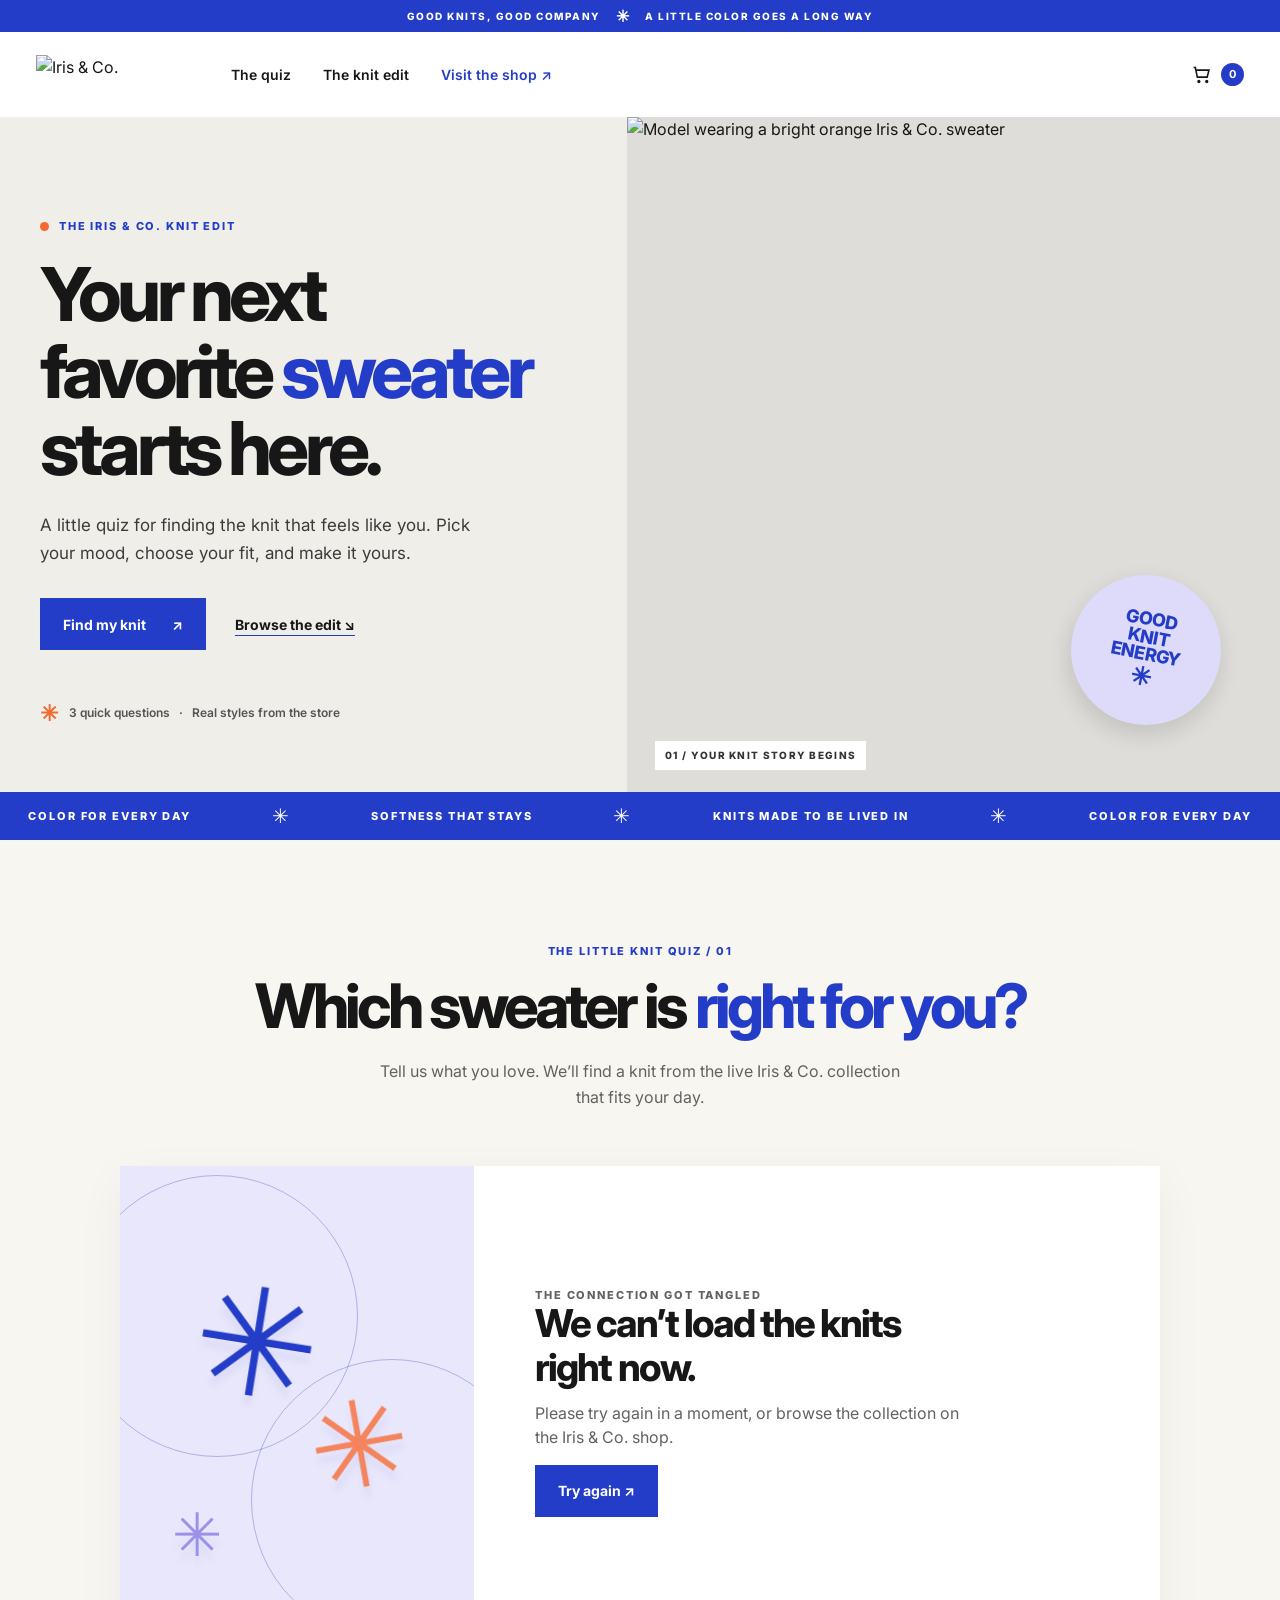
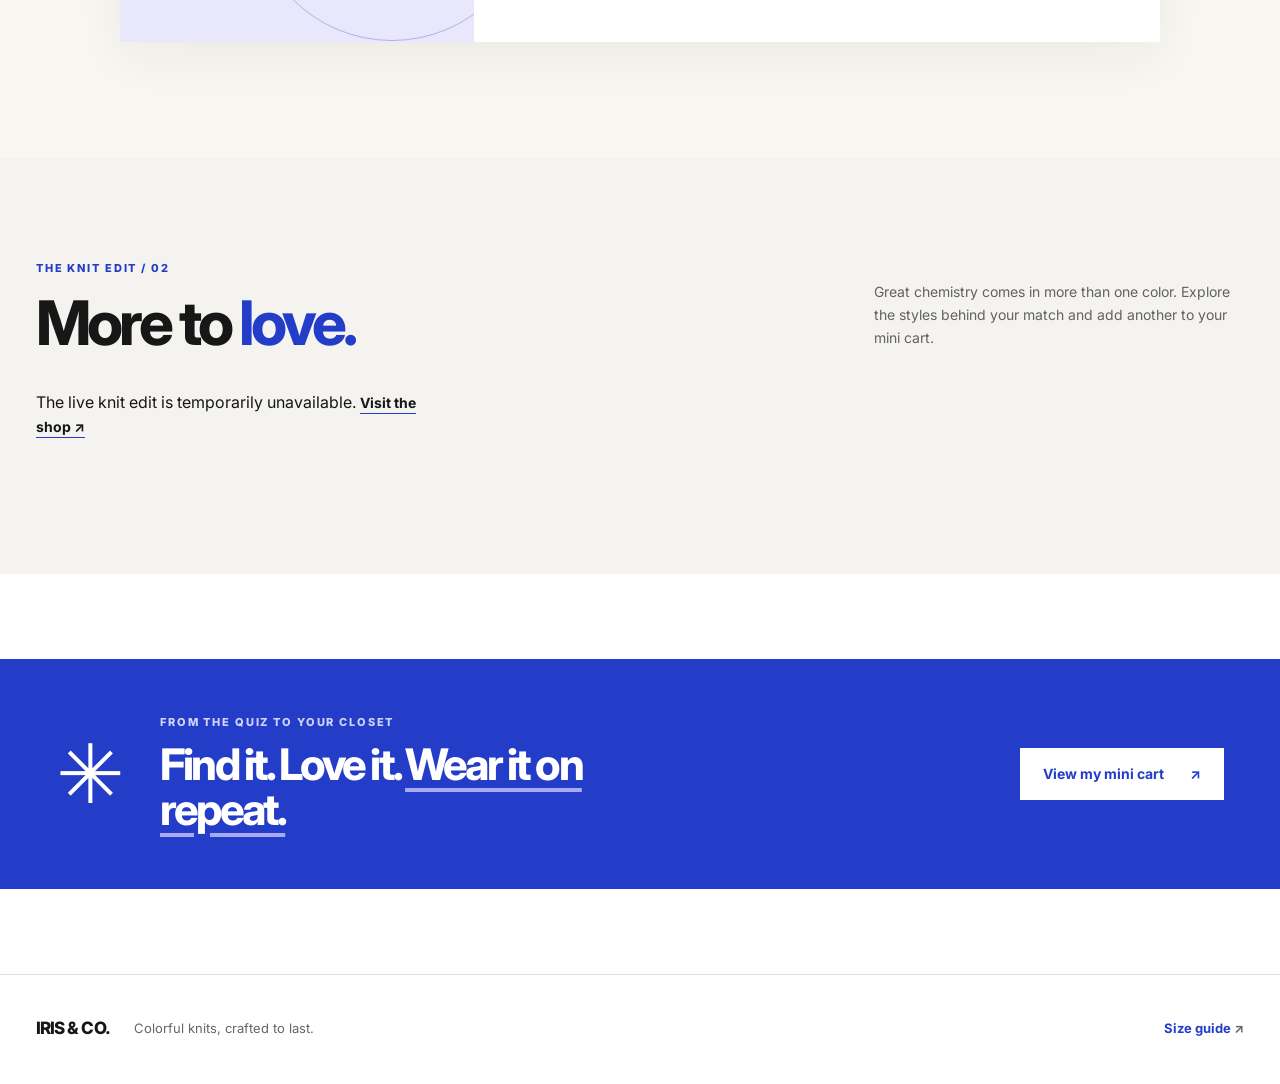
==== iris-sweater-finder/index.html @ 78dc2ef0 "Add Iris sweater finder landing page" ====
<!doctype html>
<html lang="en">
<head>
  <meta charset="utf-8">
  <meta name="viewport" content="width=device-width, initial-scale=1">
  <meta name="theme-color" content="#243dc8">
  <meta name="description" content="Find your Iris & Co. knit in three quick questions, then build a cart and check out on the store.">
  <title>Find Your Knit — Iris &amp; Co.</title>
  <link rel="preconnect" href="https://i0.wp.com">
  <link rel="preconnect" href="https://woo-demo-store-10-9.mystagingwebsite.com">
  <link rel="stylesheet" href="./styles.css">
  <script src="./app.js" defer></script>
</head>
<body>
  <a class="skip-link" href="#main">Skip to content</a>
  <div class="announcement">GOOD KNITS, GOOD COMPANY <span aria-hidden="true">✳</span> A LITTLE COLOR GOES A LONG WAY</div>

  <header class="site-header">
    <a class="brand" href="https://woo-demo-store-10-9.mystagingwebsite.com/" aria-label="Iris and Co. home">
      <img src="https://i0.wp.com/woo-demo-store-10-9.mystagingwebsite.com/wp-content/uploads/2025/12/Logo_black.png?w=901&amp;ssl=1" alt="Iris &amp; Co." width="901" height="226">
    </a>
    <nav class="header-nav" aria-label="Main navigation">
      <a href="#quiz">The quiz</a>
      <a href="#edit">The knit edit</a>
      <a class="shop-link" href="https://woo-demo-store-10-9.mystagingwebsite.com/shop/">Visit the shop <span aria-hidden="true">↗</span></a>
    </nav>
    <button class="cart-trigger" id="cart-trigger" type="button" aria-label="Open mini cart, 0 items">
      <svg width="21" height="21" viewBox="0 0 24 24" fill="none" stroke="currentColor" stroke-width="1.8" aria-hidden="true"><path d="M3 4h2l2.2 11h11.3l2-8H6"/><circle cx="9" cy="20" r="1"/><circle cx="18" cy="20" r="1"/></svg>
      <span class="cart-count" id="cart-count">0</span>
    </button>
  </header>

  <main id="main">
    <section class="hero" aria-labelledby="hero-title">
      <div class="hero-copy">
        <div class="eyebrow"><span class="eyebrow-dot" aria-hidden="true"></span> THE IRIS &amp; CO. KNIT EDIT</div>
        <h1 id="hero-title">Your next favorite <em>sweater</em> starts here.</h1>
        <p>A little quiz for finding the knit that feels like you. Pick your mood, choose your fit, and make it yours.</p>
        <div class="hero-actions">
          <a class="button button-primary" href="#quiz">Find my knit <span aria-hidden="true">↗</span></a>
          <a class="text-link" href="#edit">Browse the edit <span aria-hidden="true">↘</span></a>
        </div>
        <div class="hero-note"><span class="note-spark" aria-hidden="true">✳</span> 3 quick questions <span aria-hidden="true">·</span> Real styles from the store</div>
      </div>
      <div class="hero-visual">
        <img src="https://woo-demo-store-10-9.mystagingwebsite.com/wp-content/themes/purple/assets/images/orange-sweater.webp" alt="Model wearing a bright orange Iris &amp; Co. sweater" width="1600" height="1000">
        <div class="hero-sticker" aria-hidden="true"><span>GOOD</span><span>KNIT</span><span>ENERGY</span><i>✳</i></div>
        <div class="hero-caption">01 / YOUR KNIT STORY BEGINS</div>
      </div>
    </section>

    <div class="ticker" aria-hidden="true"><span>COLOR FOR EVERY DAY</span><b>✳</b><span>SOFTNESS THAT STAYS</span><b>✳</b><span>KNITS MADE TO BE LIVED IN</span><b>✳</b><span>COLOR FOR EVERY DAY</span></div>

    <section class="quiz-section" id="quiz" aria-labelledby="quiz-heading">
      <div class="section-intro">
        <p class="section-kicker">THE LITTLE KNIT QUIZ / 01</p>
        <h2 id="quiz-heading">Which sweater is <em>right for you?</em></h2>
        <p>Tell us what you love. We’ll find a knit from the live Iris &amp; Co. collection that fits your day.</p>
      </div>
      <div class="quiz-shell">
        <div class="quiz-accent" aria-hidden="true"><span>✳</span><span>✳</span><span>✳</span></div>
        <div class="quiz-panel" id="quiz-panel" aria-live="polite">
          <div class="loading-state"><span class="loader" aria-hidden="true"></span><p>Gathering the good knits…</p></div>
        </div>
      </div>
    </section>

    <section class="result-section" id="result" aria-label="Your sweater recommendation" hidden></section>

    <section class="edit-section" id="edit" aria-labelledby="edit-heading">
      <div class="edit-heading-wrap">
        <div>
          <p class="section-kicker">THE KNIT EDIT / 02</p>
          <h2 id="edit-heading">More to <em>love.</em></h2>
        </div>
        <p>Great chemistry comes in more than one color. Explore the styles behind your match and add another to your mini cart.</p>
      </div>
      <div class="product-grid" id="product-grid" aria-live="polite">
        <div class="product-skeleton"></div><div class="product-skeleton"></div><div class="product-skeleton"></div>
      </div>
    </section>

    <section class="closing-banner" aria-label="Checkout note">
      <div class="closing-icon" aria-hidden="true">✳</div>
      <div><p class="section-kicker">FROM THE QUIZ TO YOUR CLOSET</p><h2>Find it. Love it. <em>Wear it on repeat.</em></h2></div>
      <button class="button button-light" id="closing-cart" type="button">View my mini cart <span aria-hidden="true">↗</span></button>
    </section>
  </main>

  <footer class="site-footer">
    <a class="footer-brand" href="https://woo-demo-store-10-9.mystagingwebsite.com/">IRIS &amp; CO.</a>
    <span>Colorful knits, crafted to last.</span>
    <a href="https://woo-demo-store-10-9.mystagingwebsite.com/size-guide/">Size guide <span aria-hidden="true">↗</span></a>
  </footer>

  <dialog class="cart-dialog" id="cart-dialog" aria-labelledby="cart-title">
    <div class="cart-head">
      <div><p class="section-kicker">YOUR LITTLE LINEUP</p><h2 id="cart-title">Mini cart <span id="cart-heading-count">(0)</span></h2></div>
      <button class="icon-button" id="cart-close" type="button" aria-label="Close mini cart">×</button>
    </div>
    <div class="cart-items" id="cart-items"></div>
    <div class="cart-foot" id="cart-foot"></div>
  </dialog>
  <div class="toast" id="toast" role="status" aria-live="polite"></div>
</body>
</html>
---- iris-sweater-finder/styles.css ----
@import url('https://fonts.googleapis.com/css2?family=Inter:wght@400;500;600;700;800&display=swap');

:root{color-scheme:light;--ink:#171717;--muted:#626262;--blue:#243dc8;--blue-dark:#192ca8;--cream:#f8f6f0;--line:#dededb;--lavender:#e9e7fb;--orange:#f46b32;--page:1360px;--sans:Inter,Arial,sans-serif}
*{box-sizing:border-box}
html{scroll-behavior:smooth}
body{margin:0;min-width:320px;color:var(--ink);background:#fff;font-family:var(--sans);font-size:16px;line-height:1.5;-webkit-font-smoothing:antialiased}
button,input{font:inherit}
button{cursor:pointer}
a{color:inherit;text-decoration:none}
img{display:block;max-width:100%}
:focus-visible{outline:3px solid var(--blue);outline-offset:3px}
[hidden]{display:none!important}
.skip-link{position:fixed;top:12px;left:12px;z-index:100;padding:10px 14px;background:var(--ink);color:#fff;transform:translateY(-160%)}
.skip-link:focus{transform:none}
.announcement{height:32px;display:flex;align-items:center;justify-content:center;gap:15px;background:var(--blue);color:#fff;font-size:10px;font-weight:800;letter-spacing:.15em;text-align:center}
.announcement span{font-size:16px;line-height:0}
.site-header{height:85px;max-width:var(--page);margin:auto;padding:0 36px;display:flex;align-items:center;gap:42px;background:#fff}
.brand{display:block;flex:none;width:153px}
.brand img{width:100%;height:auto}
.header-nav{display:flex;align-items:center;gap:32px;font-size:14px;font-weight:600}
.header-nav a:hover,.site-footer a:hover{text-decoration:underline;text-underline-offset:5px}
.header-nav .shop-link{color:var(--blue)}
.cart-trigger{margin-left:auto;display:flex;align-items:center;gap:9px;padding:8px 0 8px 8px;border:0;background:none;color:var(--ink);font-size:13px;font-weight:700}
.cart-count{min-width:23px;height:23px;display:grid;place-items:center;border-radius:50%;background:var(--blue);color:#fff;font-size:11px}
.hero{min-height:620px;display:grid;grid-template-columns:49% 51%;background:#efeee9}
.hero-copy{padding:clamp(70px,8vw,126px) clamp(38px,7vw,126px) 70px max(40px,calc((100vw - var(--page))/2 + 36px));align-self:center}
.eyebrow,.section-kicker{margin:0;color:var(--blue);font-size:11px;font-weight:800;letter-spacing:.17em;line-height:1.3}
.eyebrow{display:flex;align-items:center;gap:10px}
.eyebrow-dot{width:9px;height:9px;border-radius:50%;background:var(--orange)}
h1,h2,h3,p{margin-top:0}
h1,h2{letter-spacing:-.065em;line-height:1.04}
h1{max-width:650px;margin:22px 0 24px;font-size:clamp(54px,5.8vw,90px);font-weight:750}
h1 em,h2 em{font-style:normal;color:var(--blue)}
.hero-copy>p{max-width:440px;margin-bottom:31px;color:#3c3c3c;font-size:17px;line-height:1.65}
.hero-actions{display:flex;align-items:center;gap:29px;flex-wrap:wrap}
.button{min-height:52px;padding:14px 22px;display:inline-flex;align-items:center;justify-content:space-between;gap:26px;border:1px solid transparent;font-size:14px;font-weight:700;transition:transform .18s ease,background .18s ease,border-color .18s ease}
.button:hover{transform:translateY(-2px)}
.button-primary{background:var(--blue);color:#fff}
.button-primary:hover{background:var(--blue-dark)}
.button-light{background:#fff;color:var(--blue)}
.text-link{font-size:14px;font-weight:700;text-decoration:underline;text-underline-offset:5px;text-decoration-color:var(--blue)}
.text-link:hover{color:var(--blue)}
.hero-note{margin-top:54px;display:flex;align-items:center;gap:9px;color:#555;font-size:12px;font-weight:600}
.note-spark{margin-right:2px;color:var(--orange);font-size:22px;line-height:0}
.hero-visual{position:relative;min-height:620px;overflow:hidden;background:#deddd9}
.hero-visual>img{width:100%;height:100%;position:absolute;inset:0;object-fit:cover;object-position:53% center}
.hero-sticker{position:absolute;right:9%;bottom:10%;width:150px;height:150px;display:flex;flex-direction:column;align-items:center;justify-content:center;transform:rotate(11deg);border-radius:50%;background:#dedaf9;color:var(--blue);font-size:18px;font-weight:800;letter-spacing:-.035em;line-height:.95;text-align:center;box-shadow:0 9px 22px #1112}
.hero-sticker i{margin-top:4px;font-size:25px;font-style:normal}
.hero-caption{position:absolute;bottom:22px;left:28px;padding:7px 10px;background:#fff;color:#333;font-size:10px;font-weight:800;letter-spacing:.13em}
.ticker{height:48px;display:flex;align-items:center;justify-content:space-around;gap:24px;overflow:hidden;background:var(--blue);color:#fff;white-space:nowrap;font-size:11px;font-weight:800;letter-spacing:.17em}
.ticker b{font-size:20px;font-weight:400}
.quiz-section{padding:104px 36px 116px;background:var(--cream);scroll-margin-top:20px}
.section-intro{text-align:center}
.section-intro h2,.edit-section h2{margin:15px 0 20px;font-size:clamp(43px,4.8vw,70px);font-weight:750}
.section-intro>p:last-child{max-width:545px;margin:0 auto;color:var(--muted);font-size:16px;line-height:1.65}
.quiz-shell{max-width:1040px;min-height:476px;margin:56px auto 0;display:grid;grid-template-columns:34% 66%;background:#fff;box-shadow:0 15px 45px #2220000d}
.quiz-accent{position:relative;display:flex;align-items:center;justify-content:center;overflow:hidden;background:var(--lavender);color:var(--blue)}
.quiz-accent:before,.quiz-accent:after{content:"";position:absolute;width:280px;height:280px;border:1px solid #243dc850;border-radius:50%}
.quiz-accent:before{transform:translate(-80px,-88px)}
.quiz-accent:after{transform:translate(95px,96px)}
.quiz-accent span{position:absolute;font-size:150px;line-height:1;filter:drop-shadow(0 10px 3px #243dc811)}
.quiz-accent span:first-child{transform:translate(-40px,-62px) rotate(9deg)}
.quiz-accent span:nth-child(2){transform:translate(63px,40px) rotate(-10deg);font-size:120px;color:#f3845e}
.quiz-accent span:last-child{transform:translate(-100px,130px);font-size:60px;color:#9c91e8}
.quiz-panel{padding:42px clamp(26px,4.8vw,72px) 46px;display:flex;flex-direction:column;justify-content:center}
.quiz-meta{display:flex;align-items:center;justify-content:space-between;color:var(--blue);font-size:11px;font-weight:800;letter-spacing:.14em}
.progress-track{height:4px;margin:13px 0 35px;background:#e9e9e9}
.progress-track span{height:100%;display:block;background:var(--blue);transition:width .2s ease}
.quiz-panel h3{max-width:530px;margin:0 0 11px;font-size:clamp(29px,3vw,44px);font-weight:750;letter-spacing:-.05em;line-height:1.14}
.quiz-help{margin:0 0 25px;color:var(--muted);font-size:14px}
.option-list{display:grid;gap:10px}
.option{width:100%;min-height:60px;padding:13px 17px;display:flex;align-items:center;gap:15px;border:1px solid #dededb;background:#fff;color:var(--ink);text-align:left;transition:border-color .15s ease,background .15s ease,transform .15s ease}
.option:hover,.option:focus-visible{border-color:var(--blue);background:#f7f8ff;transform:translateX(3px)}
.option-icon{width:30px;flex:none;color:var(--blue);font-size:25px;line-height:1;text-align:center}
.option-text{display:flex;flex-direction:column}
.option strong{font-size:14px;font-weight:750}
.option small{color:#6e6e6e;font-size:12px}
.option-arrow{margin-left:auto;color:var(--blue);font-size:19px}
.quiz-back{align-self:flex-start;margin-top:22px;padding:5px 0;border:0;background:none;color:#666;font-size:13px;font-weight:700;text-decoration:underline;text-underline-offset:4px}
.quiz-back:hover{color:var(--blue)}
.loading-state{min-height:300px;display:flex;align-items:center;justify-content:center;flex-direction:column;gap:18px;color:var(--muted)}
.loader{width:30px;height:30px;border:3px solid #dce0f8;border-top-color:var(--blue);border-radius:50%;animation:spin .8s linear infinite}
@keyframes spin{to{transform:rotate(360deg)}}
.error-state{max-width:440px}.error-state p{color:var(--muted)}
.result-section{padding:105px 36px;background:#fff;scroll-margin-top:20px}
.result-wrap{max-width:var(--page);margin:auto}
.result-topline{display:flex;align-items:center;justify-content:space-between;gap:20px;margin-bottom:24px}
.result-topline button{padding:0;border:0;background:none;color:var(--blue);font-size:13px;font-weight:700;text-decoration:underline;text-underline-offset:4px}
.result-title{margin-bottom:40px;font-size:clamp(43px,5vw,72px);font-weight:750}
.result-layout{display:grid;grid-template-columns:52% 48%;background:var(--cream)}
.result-image{position:relative;min-height:570px;background:#efeff0}
.result-image img{position:absolute;inset:0;width:100%;height:100%;object-fit:cover}
.result-badge{position:absolute;top:20px;left:20px;padding:10px 12px;background:var(--blue);color:#fff;font-size:10px;font-weight:800;letter-spacing:.15em}
.result-details{padding:clamp(30px,5vw,72px);align-self:center}
.result-details .section-kicker{margin-bottom:15px}
.result-details h3{margin-bottom:14px;font-size:clamp(29px,3vw,43px);font-weight:750;letter-spacing:-.055em;line-height:1.1}
.match-copy{max-width:460px;margin-bottom:18px;color:#555;font-size:15px;line-height:1.7}
.result-price{margin-bottom:26px;font-size:21px;font-weight:750}
.selector-group{margin:0 0 19px;padding:0;border:0}
.selector-group legend{margin-bottom:10px;font-size:12px;font-weight:800;letter-spacing:.12em;text-transform:uppercase}
.selector-options{display:flex;flex-wrap:wrap;gap:8px}
.selector-option{min-width:45px;min-height:42px;padding:8px 13px;border:1px solid #c8c8c5;background:#fff;color:var(--ink);font-size:12px;font-weight:700}
.selector-option:hover{border-color:var(--blue)}
.selector-option[aria-pressed="true"]{border-color:var(--blue);background:var(--blue);color:#fff}
.color-option{display:flex;align-items:center;gap:7px;min-width:auto}
.swatch{width:14px;height:14px;border:1px solid #0002;border-radius:50%;background:var(--swatch)}
.color-option[aria-pressed="true"] .swatch{border-color:#fff9}
.add-button{width:100%;margin-top:11px}
.add-button:disabled{cursor:not-allowed;opacity:.55;transform:none}
.product-status{min-height:20px;margin:12px 0 0;color:#666;font-size:12px}
.product-status.error{color:#a02424}
.edit-section{padding:103px 36px 120px;background:#f4f3f0;scroll-margin-top:20px}
.edit-heading-wrap{max-width:var(--page);margin:0 auto 35px;display:flex;align-items:end;justify-content:space-between;gap:35px}
.edit-heading-wrap h2{margin-bottom:0}
.edit-heading-wrap>p{max-width:370px;margin-bottom:5px;color:var(--muted);font-size:14px;line-height:1.65}
.product-grid{max-width:var(--page);margin:auto;display:grid;grid-template-columns:repeat(3,1fr);gap:17px}
.product-card{min-width:0;background:#fff}
.product-photo{position:relative;aspect-ratio:1.12;overflow:hidden;background:#e9e9e6}
.product-photo img{width:100%;height:100%;object-fit:cover;transition:transform .3s ease}
.product-card:hover .product-photo img{transform:scale(1.035)}
.product-photo span{position:absolute;top:13px;left:13px;padding:7px 9px;background:#fff;color:var(--blue);font-size:10px;font-weight:800;letter-spacing:.1em;text-transform:uppercase}
.product-content{padding:22px 22px 24px}
.product-content h3{min-height:52px;margin:0 0 9px;font-size:18px;font-weight:750;letter-spacing:-.025em;line-height:1.3}
.product-row{display:flex;align-items:center;justify-content:space-between;gap:10px}
.product-row span{font-size:15px;font-weight:750}
.product-row button{padding:0;border:0;background:none;color:var(--blue);font-size:13px;font-weight:800;text-decoration:underline;text-underline-offset:4px}
.product-skeleton{height:390px;background:linear-gradient(100deg,#e7e7e3 25%,#f0f0ee 40%,#e7e7e3 65%);background-size:200% 100%;animation:shimmer 1.5s infinite}
@keyframes shimmer{to{background-position-x:-200%}}
.closing-banner{max-width:var(--page);min-height:230px;margin:85px auto; padding:38px 56px;display:flex;align-items:center;gap:35px;background:var(--blue);color:#fff}
.closing-icon{font-size:82px;line-height:1}
.closing-banner .section-kicker{color:#cfd5ff}
.closing-banner h2{max-width:530px;margin:13px 0 0;font-size:clamp(30px,3.4vw,48px);font-weight:750}
.closing-banner h2 em{color:#fff;text-decoration:underline;text-decoration-color:#a6aaf0;text-underline-offset:8px}
.closing-banner .button{margin-left:auto;flex:none}
.site-footer{min-height:110px;padding:30px max(36px,calc((100vw - var(--page))/2 + 36px));display:flex;align-items:center;gap:24px;border-top:1px solid var(--line);font-size:13px}
.footer-brand{font-size:17px;font-weight:800;letter-spacing:-.055em}
.site-footer span{color:#666}.site-footer>a:last-child{margin-left:auto;color:var(--blue);font-weight:700}
.cart-dialog{position:fixed;top:0;right:0;bottom:0;left:auto;width:min(460px,100%);max-width:none;height:100%;max-height:none;margin:0;padding:0;border:0;box-shadow:-10px 0 40px #0002;background:#fff;color:var(--ink)}
.cart-dialog::backdrop{background:#12152480}
.cart-dialog[open]{display:flex;flex-direction:column}
.cart-head{padding:32px 29px 25px;display:flex;align-items:start;justify-content:space-between;border-bottom:1px solid var(--line)}
.cart-head h2{margin:8px 0 0;font-size:30px;font-weight:750}
.cart-head h2 span{color:#777;font-size:20px}
.icon-button{width:32px;height:32px;display:grid;place-items:center;border:0;background:none;color:var(--ink);font-size:30px;line-height:1}
.cart-items{flex:1;overflow:auto;padding:0 29px}
.empty-cart{padding:80px 10px;text-align:center}.empty-cart span{color:var(--blue);font-size:60px}.empty-cart h3{margin:10px 0 8px;font-size:24px}.empty-cart p{color:var(--muted);font-size:14px}
.cart-item{padding:22px 0;display:grid;grid-template-columns:94px 1fr;gap:17px;border-bottom:1px solid var(--line)}
.cart-item>img{width:94px;height:110px;object-fit:cover;background:#efefef}
.cart-item h3{margin:0 0 5px;font-size:14px;line-height:1.3}
.cart-item p{margin:0 0 5px;color:#666;font-size:12px}.cart-item strong{font-size:13px}
.cart-item-controls{margin-top:10px;display:flex;align-items:center;gap:8px}
.quantity-stepper{height:31px;display:flex;align-items:center;border:1px solid var(--line)}
.quantity-stepper button{width:28px;height:29px;border:0;background:#fff;font-size:18px}.quantity-stepper span{min-width:25px;text-align:center;font-size:12px;font-weight:700}
.remove-item{padding:0;border:0;background:none;color:#666;font-size:11px;text-decoration:underline;text-underline-offset:3px}
.cart-foot{padding:23px 29px 30px;border-top:1px solid var(--line)}
.subtotal{display:flex;align-items:center;justify-content:space-between;font-size:16px;font-weight:750}
.cart-foot p{margin:8px 0 19px;color:#777;font-size:11px}.cart-foot .button{width:100%}.cart-foot .button[aria-disabled="true"]{opacity:.5;pointer-events:none}
.toast{position:fixed;bottom:24px;left:50%;z-index:90;min-width:250px;max-width:calc(100% - 32px);padding:12px 18px;transform:translate(-50%,30px);opacity:0;pointer-events:none;background:var(--ink);color:#fff;text-align:center;font-size:13px;font-weight:650;box-shadow:0 8px 28px #0003;transition:opacity .2s ease,transform .2s ease}
.toast.show{opacity:1;transform:translate(-50%,0)}
@media(max-width:1100px){.hero-copy{padding-left:55px;padding-right:40px}.hero-sticker{right:5%}.closing-banner{margin-inline:24px}}
@media(max-width:800px){.site-header{height:75px;padding:0 24px;gap:20px}.header-nav{gap:16px}.header-nav .shop-link{display:none}.hero{grid-template-columns:1fr}.hero-copy{padding:75px 36px 68px}.hero-visual{min-height:440px}.hero-visual>img{object-position:center 37%}.hero-note{margin-top:39px}.quiz-section,.result-section,.edit-section{padding:75px 24px}.quiz-shell{grid-template-columns:1fr;margin-top:39px}.quiz-accent{display:none}.quiz-panel{min-height:450px}.result-layout{grid-template-columns:1fr}.result-image{min-height:460px}.product-grid{grid-template-columns:repeat(2,1fr)}.closing-banner{padding:32px;gap:20px}.closing-icon{display:none}.closing-banner .button{white-space:nowrap}.site-footer{padding-inline:24px}}
@media(max-width:600px){.announcement{height:28px;gap:8px;font-size:8px;letter-spacing:.11em}.site-header{height:68px;padding:0 18px}.brand{width:125px}.header-nav{margin-left:auto}.header-nav a:nth-child(2){display:none}.header-nav a{font-size:12px}.cart-trigger{margin-left:0}.hero-copy{padding:61px 23px 52px}.hero h1{font-size:clamp(52px,14vw,70px)}.hero-copy>p{font-size:15px}.hero-actions{gap:20px}.hero-note{font-size:11px}.hero-visual{min-height:330px}.hero-sticker{right:6%;bottom:9%;width:105px;height:105px;font-size:13px}.hero-sticker i{font-size:17px}.ticker{justify-content:flex-start;padding-left:20px;gap:20px}.quiz-section,.result-section,.edit-section{padding:66px 17px 78px}.section-intro h2,.edit-section h2{font-size:clamp(43px,12vw,58px)}.section-intro>p:last-child{font-size:14px}.quiz-shell{min-height:390px}.quiz-panel{min-height:390px;padding:30px 22px}.quiz-panel h3{font-size:31px}.result-title{font-size:48px}.result-image{min-height:350px}.result-details{padding:29px 22px 34px}.result-details h3{font-size:32px}.edit-heading-wrap{display:block}.edit-heading-wrap>p{margin-top:15px}.product-grid{grid-template-columns:1fr}.product-photo{aspect-ratio:1.2}.closing-banner{margin:56px 17px;padding:30px 23px;display:block}.closing-banner h2{margin-bottom:25px;font-size:35px}.site-footer{padding:28px 17px;display:grid;grid-template-columns:1fr auto;gap:6px 16px}.site-footer>span{grid-column:1}.site-footer>a:last-child{grid-column:2;grid-row:1 / 3;align-self:center}.cart-dialog{width:100%}}
@media(prefers-reduced-motion:reduce){html{scroll-behavior:auto}*,*:before,*:after{animation-duration:.01ms!important;transition-duration:.01ms!important}}
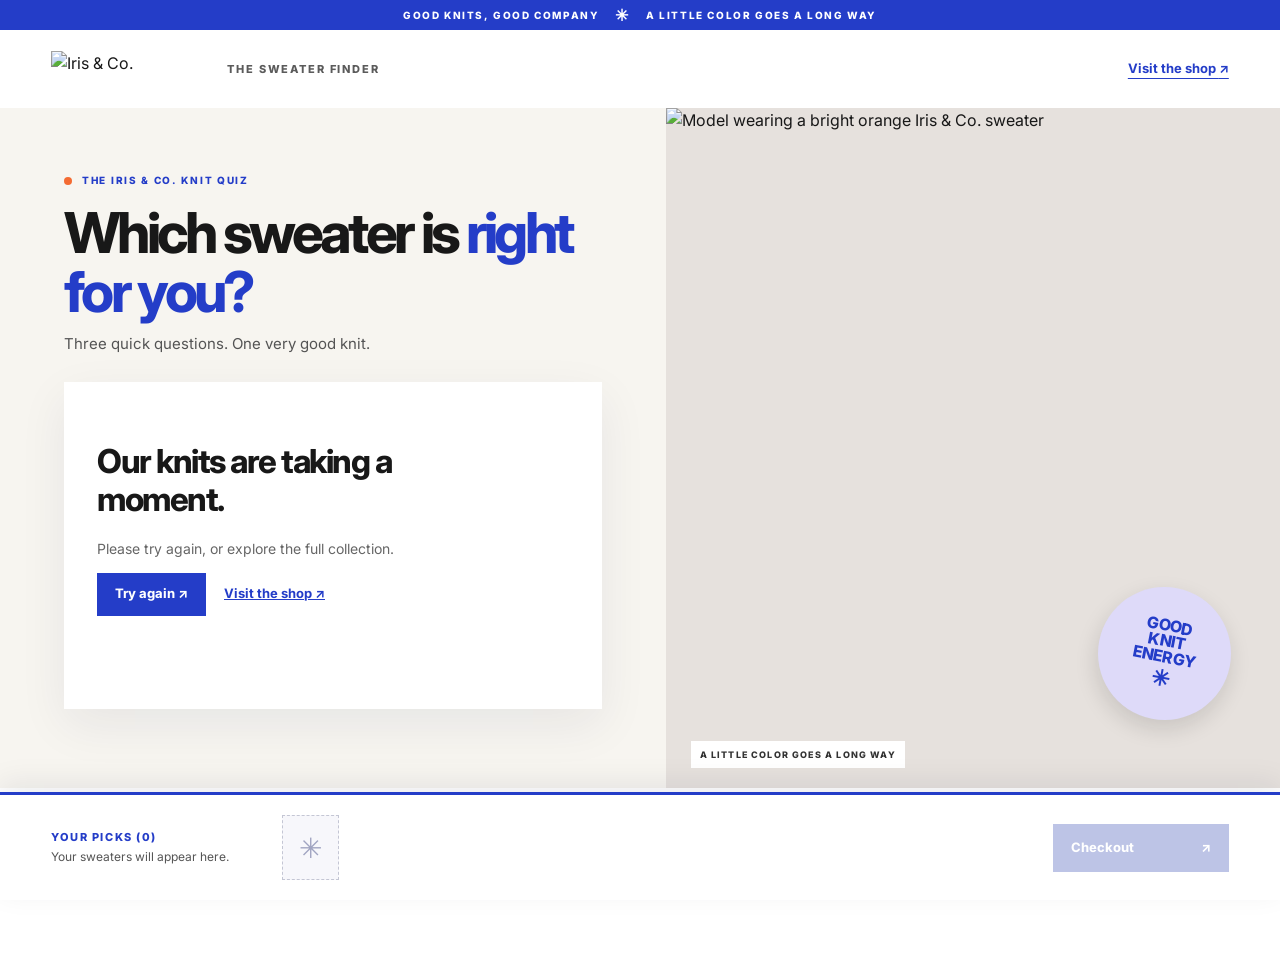
==== commit c7a65cc8: "Simplify Iris sweater finder quiz" ====
--- a/iris-sweater-finder/index.html
+++ b/iris-sweater-finder/index.html
@@ -4,8 +4,9 @@
   <meta charset="utf-8">
   <meta name="viewport" content="width=device-width, initial-scale=1">
   <meta name="theme-color" content="#243dc8">
-  <meta name="description" content="Find your Iris & Co. knit in three quick questions, then build a cart and check out on the store.">
+  <meta name="description" content="Find your Iris & Co. sweater in three quick questions and head straight to checkout.">
   <title>Find Your Knit — Iris &amp; Co.</title>
+  <link rel="icon" type="image/svg+xml" href="./favicon.svg">
   <link rel="preconnect" href="https://i0.wp.com">
   <link rel="preconnect" href="https://woo-demo-store-10-9.mystagingwebsite.com">
   <link rel="stylesheet" href="./styles.css">
@@ -14,93 +15,41 @@
 <body>
   <a class="skip-link" href="#main">Skip to content</a>
   <div class="announcement">GOOD KNITS, GOOD COMPANY <span aria-hidden="true">✳</span> A LITTLE COLOR GOES A LONG WAY</div>
-
   <header class="site-header">
     <a class="brand" href="https://woo-demo-store-10-9.mystagingwebsite.com/" aria-label="Iris and Co. home">
       <img src="https://i0.wp.com/woo-demo-store-10-9.mystagingwebsite.com/wp-content/uploads/2025/12/Logo_black.png?w=901&amp;ssl=1" alt="Iris &amp; Co." width="901" height="226">
     </a>
-    <nav class="header-nav" aria-label="Main navigation">
-      <a href="#quiz">The quiz</a>
-      <a href="#edit">The knit edit</a>
-      <a class="shop-link" href="https://woo-demo-store-10-9.mystagingwebsite.com/shop/">Visit the shop <span aria-hidden="true">↗</span></a>
-    </nav>
-    <button class="cart-trigger" id="cart-trigger" type="button" aria-label="Open mini cart, 0 items">
-      <svg width="21" height="21" viewBox="0 0 24 24" fill="none" stroke="currentColor" stroke-width="1.8" aria-hidden="true"><path d="M3 4h2l2.2 11h11.3l2-8H6"/><circle cx="9" cy="20" r="1"/><circle cx="18" cy="20" r="1"/></svg>
-      <span class="cart-count" id="cart-count">0</span>
-    </button>
+    <span class="header-label">THE SWEATER FINDER</span>
+    <a class="shop-link" href="https://woo-demo-store-10-9.mystagingwebsite.com/shop/">Visit the shop <span aria-hidden="true">↗</span></a>
   </header>
-
   <main id="main">
     <section class="hero" aria-labelledby="hero-title">
       <div class="hero-copy">
-        <div class="eyebrow"><span class="eyebrow-dot" aria-hidden="true"></span> THE IRIS &amp; CO. KNIT EDIT</div>
-        <h1 id="hero-title">Your next favorite <em>sweater</em> starts here.</h1>
-        <p>A little quiz for finding the knit that feels like you. Pick your mood, choose your fit, and make it yours.</p>
-        <div class="hero-actions">
-          <a class="button button-primary" href="#quiz">Find my knit <span aria-hidden="true">↗</span></a>
-          <a class="text-link" href="#edit">Browse the edit <span aria-hidden="true">↘</span></a>
-        </div>
-        <div class="hero-note"><span class="note-spark" aria-hidden="true">✳</span> 3 quick questions <span aria-hidden="true">·</span> Real styles from the store</div>
-      </div>
-      <div class="hero-visual">
-        <img src="https://woo-demo-store-10-9.mystagingwebsite.com/wp-content/themes/purple/assets/images/orange-sweater.webp" alt="Model wearing a bright orange Iris &amp; Co. sweater" width="1600" height="1000">
-        <div class="hero-sticker" aria-hidden="true"><span>GOOD</span><span>KNIT</span><span>ENERGY</span><i>✳</i></div>
-        <div class="hero-caption">01 / YOUR KNIT STORY BEGINS</div>
-      </div>
-    </section>
-
-    <div class="ticker" aria-hidden="true"><span>COLOR FOR EVERY DAY</span><b>✳</b><span>SOFTNESS THAT STAYS</span><b>✳</b><span>KNITS MADE TO BE LIVED IN</span><b>✳</b><span>COLOR FOR EVERY DAY</span></div>
-
-    <section class="quiz-section" id="quiz" aria-labelledby="quiz-heading">
-      <div class="section-intro">
-        <p class="section-kicker">THE LITTLE KNIT QUIZ / 01</p>
-        <h2 id="quiz-heading">Which sweater is <em>right for you?</em></h2>
-        <p>Tell us what you love. We’ll find a knit from the live Iris &amp; Co. collection that fits your day.</p>
-      </div>
-      <div class="quiz-shell">
-        <div class="quiz-accent" aria-hidden="true"><span>✳</span><span>✳</span><span>✳</span></div>
+        <p class="eyebrow"><span class="eyebrow-dot" aria-hidden="true"></span> THE IRIS &amp; CO. KNIT QUIZ</p>
+        <h1 id="hero-title">Which sweater is <em>right for you?</em></h1>
+        <p class="hero-intro">Three quick questions. One very good knit.</p>
         <div class="quiz-panel" id="quiz-panel" aria-live="polite">
           <div class="loading-state"><span class="loader" aria-hidden="true"></span><p>Gathering the good knits…</p></div>
         </div>
       </div>
-    </section>
-
-    <section class="result-section" id="result" aria-label="Your sweater recommendation" hidden></section>
-
-    <section class="edit-section" id="edit" aria-labelledby="edit-heading">
-      <div class="edit-heading-wrap">
-        <div>
-          <p class="section-kicker">THE KNIT EDIT / 02</p>
-          <h2 id="edit-heading">More to <em>love.</em></h2>
-        </div>
-        <p>Great chemistry comes in more than one color. Explore the styles behind your match and add another to your mini cart.</p>
-      </div>
-      <div class="product-grid" id="product-grid" aria-live="polite">
-        <div class="product-skeleton"></div><div class="product-skeleton"></div><div class="product-skeleton"></div>
+      <div class="hero-visual">
+        <img id="hero-photo" src="https://woo-demo-store-10-9.mystagingwebsite.com/wp-content/themes/purple/assets/images/orange-sweater.webp" alt="Model wearing a bright orange Iris &amp; Co. sweater" width="1600" height="1000">
+        <div class="hero-sticker" aria-hidden="true"><span>GOOD</span><span>KNIT</span><span>ENERGY</span><i>✳</i></div>
+        <div class="hero-caption" id="hero-caption">A LITTLE COLOR GOES A LONG WAY</div>
       </div>
     </section>
-
-    <section class="closing-banner" aria-label="Checkout note">
-      <div class="closing-icon" aria-hidden="true">✳</div>
-      <div><p class="section-kicker">FROM THE QUIZ TO YOUR CLOSET</p><h2>Find it. Love it. <em>Wear it on repeat.</em></h2></div>
-      <button class="button button-light" id="closing-cart" type="button">View my mini cart <span aria-hidden="true">↗</span></button>
-    </section>
   </main>
-
   <footer class="site-footer">
-    <a class="footer-brand" href="https://woo-demo-store-10-9.mystagingwebsite.com/">IRIS &amp; CO.</a>
-    <span>Colorful knits, crafted to last.</span>
+    <span>IRIS &amp; CO. <span class="footer-divider">✳</span> Colorful knits, crafted to last.</span>
     <a href="https://woo-demo-store-10-9.mystagingwebsite.com/size-guide/">Size guide <span aria-hidden="true">↗</span></a>
   </footer>
-
-  <dialog class="cart-dialog" id="cart-dialog" aria-labelledby="cart-title">
-    <div class="cart-head">
-      <div><p class="section-kicker">YOUR LITTLE LINEUP</p><h2 id="cart-title">Mini cart <span id="cart-heading-count">(0)</span></h2></div>
-      <button class="icon-button" id="cart-close" type="button" aria-label="Close mini cart">×</button>
+  <aside class="checkout-dock" aria-label="Selected sweaters">
+    <div class="dock-inner">
+      <div class="dock-heading"><strong>YOUR PICKS <span id="pick-count">(0)</span></strong><span id="dock-label">Your sweaters will appear here.</span></div>
+      <div class="dock-picks" id="dock-picks" aria-live="polite"><span class="dock-empty" aria-hidden="true">✳</span></div>
+      <div class="dock-action" id="dock-action"><button class="button checkout-button" type="button" disabled>Checkout ↗</button></div>
     </div>
-    <div class="cart-items" id="cart-items"></div>
-    <div class="cart-foot" id="cart-foot"></div>
-  </dialog>
+  </aside>
   <div class="toast" id="toast" role="status" aria-live="polite"></div>
 </body>
 </html>
--- a/iris-sweater-finder/styles.css
+++ b/iris-sweater-finder/styles.css
@@ -1,163 +1,106 @@
 @import url('https://fonts.googleapis.com/css2?family=Inter:wght@400;500;600;700;800&display=swap');
 
-:root{color-scheme:light;--ink:#171717;--muted:#626262;--blue:#243dc8;--blue-dark:#192ca8;--cream:#f8f6f0;--line:#dededb;--lavender:#e9e7fb;--orange:#f46b32;--page:1360px;--sans:Inter,Arial,sans-serif}
+:root{color-scheme:light;--ink:#181818;--muted:#666;--blue:#243dc8;--cream:#f7f5f0;--line:#deded9;--orange:#f46b32;--sans:Inter,Arial,sans-serif}
 *{box-sizing:border-box}
 html{scroll-behavior:smooth}
-body{margin:0;min-width:320px;color:var(--ink);background:#fff;font-family:var(--sans);font-size:16px;line-height:1.5;-webkit-font-smoothing:antialiased}
-button,input{font:inherit}
-button{cursor:pointer}
+body{margin:0;min-width:320px;padding-bottom:112px;background:#fff;color:var(--ink);font-family:var(--sans);font-size:16px;line-height:1.5;-webkit-font-smoothing:antialiased}
+button{font:inherit;cursor:pointer}
 a{color:inherit;text-decoration:none}
 img{display:block;max-width:100%}
+h1,h2,p{margin-top:0}
 :focus-visible{outline:3px solid var(--blue);outline-offset:3px}
-[hidden]{display:none!important}
 .skip-link{position:fixed;top:12px;left:12px;z-index:100;padding:10px 14px;background:var(--ink);color:#fff;transform:translateY(-160%)}
 .skip-link:focus{transform:none}
-.announcement{height:32px;display:flex;align-items:center;justify-content:center;gap:15px;background:var(--blue);color:#fff;font-size:10px;font-weight:800;letter-spacing:.15em;text-align:center}
+.announcement{height:30px;display:flex;align-items:center;justify-content:center;gap:16px;background:var(--blue);color:#fff;font-size:10px;font-weight:800;letter-spacing:.16em;text-align:center}
 .announcement span{font-size:16px;line-height:0}
-.site-header{height:85px;max-width:var(--page);margin:auto;padding:0 36px;display:flex;align-items:center;gap:42px;background:#fff}
-.brand{display:block;flex:none;width:153px}
+.site-header{height:78px;max-width:1480px;margin:auto;padding:0 clamp(22px,4vw,66px);display:flex;align-items:center;gap:30px}
+.brand{flex:none;width:143px}
 .brand img{width:100%;height:auto}
-.header-nav{display:flex;align-items:center;gap:32px;font-size:14px;font-weight:600}
-.header-nav a:hover,.site-footer a:hover{text-decoration:underline;text-underline-offset:5px}
-.header-nav .shop-link{color:var(--blue)}
-.cart-trigger{margin-left:auto;display:flex;align-items:center;gap:9px;padding:8px 0 8px 8px;border:0;background:none;color:var(--ink);font-size:13px;font-weight:700}
-.cart-count{min-width:23px;height:23px;display:grid;place-items:center;border-radius:50%;background:var(--blue);color:#fff;font-size:11px}
-.hero{min-height:620px;display:grid;grid-template-columns:49% 51%;background:#efeee9}
-.hero-copy{padding:clamp(70px,8vw,126px) clamp(38px,7vw,126px) 70px max(40px,calc((100vw - var(--page))/2 + 36px));align-self:center}
-.eyebrow,.section-kicker{margin:0;color:var(--blue);font-size:11px;font-weight:800;letter-spacing:.17em;line-height:1.3}
-.eyebrow{display:flex;align-items:center;gap:10px}
-.eyebrow-dot{width:9px;height:9px;border-radius:50%;background:var(--orange)}
-h1,h2,h3,p{margin-top:0}
-h1,h2{letter-spacing:-.065em;line-height:1.04}
-h1{max-width:650px;margin:22px 0 24px;font-size:clamp(54px,5.8vw,90px);font-weight:750}
-h1 em,h2 em{font-style:normal;color:var(--blue)}
-.hero-copy>p{max-width:440px;margin-bottom:31px;color:#3c3c3c;font-size:17px;line-height:1.65}
-.hero-actions{display:flex;align-items:center;gap:29px;flex-wrap:wrap}
-.button{min-height:52px;padding:14px 22px;display:inline-flex;align-items:center;justify-content:space-between;gap:26px;border:1px solid transparent;font-size:14px;font-weight:700;transition:transform .18s ease,background .18s ease,border-color .18s ease}
-.button:hover{transform:translateY(-2px)}
-.button-primary{background:var(--blue);color:#fff}
-.button-primary:hover{background:var(--blue-dark)}
-.button-light{background:#fff;color:var(--blue)}
-.text-link{font-size:14px;font-weight:700;text-decoration:underline;text-underline-offset:5px;text-decoration-color:var(--blue)}
-.text-link:hover{color:var(--blue)}
-.hero-note{margin-top:54px;display:flex;align-items:center;gap:9px;color:#555;font-size:12px;font-weight:600}
-.note-spark{margin-right:2px;color:var(--orange);font-size:22px;line-height:0}
-.hero-visual{position:relative;min-height:620px;overflow:hidden;background:#deddd9}
-.hero-visual>img{width:100%;height:100%;position:absolute;inset:0;object-fit:cover;object-position:53% center}
-.hero-sticker{position:absolute;right:9%;bottom:10%;width:150px;height:150px;display:flex;flex-direction:column;align-items:center;justify-content:center;transform:rotate(11deg);border-radius:50%;background:#dedaf9;color:var(--blue);font-size:18px;font-weight:800;letter-spacing:-.035em;line-height:.95;text-align:center;box-shadow:0 9px 22px #1112}
-.hero-sticker i{margin-top:4px;font-size:25px;font-style:normal}
-.hero-caption{position:absolute;bottom:22px;left:28px;padding:7px 10px;background:#fff;color:#333;font-size:10px;font-weight:800;letter-spacing:.13em}
-.ticker{height:48px;display:flex;align-items:center;justify-content:space-around;gap:24px;overflow:hidden;background:var(--blue);color:#fff;white-space:nowrap;font-size:11px;font-weight:800;letter-spacing:.17em}
-.ticker b{font-size:20px;font-weight:400}
-.quiz-section{padding:104px 36px 116px;background:var(--cream);scroll-margin-top:20px}
-.section-intro{text-align:center}
-.section-intro h2,.edit-section h2{margin:15px 0 20px;font-size:clamp(43px,4.8vw,70px);font-weight:750}
-.section-intro>p:last-child{max-width:545px;margin:0 auto;color:var(--muted);font-size:16px;line-height:1.65}
-.quiz-shell{max-width:1040px;min-height:476px;margin:56px auto 0;display:grid;grid-template-columns:34% 66%;background:#fff;box-shadow:0 15px 45px #2220000d}
-.quiz-accent{position:relative;display:flex;align-items:center;justify-content:center;overflow:hidden;background:var(--lavender);color:var(--blue)}
-.quiz-accent:before,.quiz-accent:after{content:"";position:absolute;width:280px;height:280px;border:1px solid #243dc850;border-radius:50%}
-.quiz-accent:before{transform:translate(-80px,-88px)}
-.quiz-accent:after{transform:translate(95px,96px)}
-.quiz-accent span{position:absolute;font-size:150px;line-height:1;filter:drop-shadow(0 10px 3px #243dc811)}
-.quiz-accent span:first-child{transform:translate(-40px,-62px) rotate(9deg)}
-.quiz-accent span:nth-child(2){transform:translate(63px,40px) rotate(-10deg);font-size:120px;color:#f3845e}
-.quiz-accent span:last-child{transform:translate(-100px,130px);font-size:60px;color:#9c91e8}
-.quiz-panel{padding:42px clamp(26px,4.8vw,72px) 46px;display:flex;flex-direction:column;justify-content:center}
-.quiz-meta{display:flex;align-items:center;justify-content:space-between;color:var(--blue);font-size:11px;font-weight:800;letter-spacing:.14em}
-.progress-track{height:4px;margin:13px 0 35px;background:#e9e9e9}
+.header-label{margin-left:3px;color:#5b5b5b;font-size:11px;font-weight:800;letter-spacing:.17em}
+.shop-link{margin-left:auto;color:var(--blue);font-size:13px;font-weight:700;text-decoration:underline;text-underline-offset:5px}
+.shop-link:hover,.site-footer a:hover{color:#14268e}
+.hero{min-height:max(650px,calc(100svh - 220px));display:grid;grid-template-columns:minmax(0,52%) minmax(0,48%);background:var(--cream)}
+.hero-copy{width:100%;max-width:790px;margin-left:auto;padding:clamp(35px,4vw,62px) clamp(28px,5vw,80px) 65px clamp(28px,5vw,80px);align-self:center}
+.eyebrow{display:flex;align-items:center;gap:10px;margin-bottom:15px;color:var(--blue);font-size:10px;font-weight:800;letter-spacing:.17em}
+.eyebrow-dot{width:8px;height:8px;border-radius:50%;background:var(--orange)}
+h1{max-width:670px;margin-bottom:12px;font-size:clamp(43px,4.4vw,66px);font-weight:750;letter-spacing:-.065em;line-height:1.05}
+h1 em{color:var(--blue);font-style:normal}
+.hero-intro{margin-bottom:26px;color:#545454;font-size:15px}
+.quiz-panel{max-width:575px;min-height:327px;padding:25px 28px 23px;background:#fff;box-shadow:0 16px 46px #161d4a12;scroll-margin-top:14px}
+.quiz-meta,.result-meta{display:flex;align-items:center;justify-content:space-between;gap:15px;color:var(--blue);font-size:10px;font-weight:800;letter-spacing:.13em}
+.progress-track{height:3px;margin:12px 0 22px;background:#e8e9ed}
 .progress-track span{height:100%;display:block;background:var(--blue);transition:width .2s ease}
-.quiz-panel h3{max-width:530px;margin:0 0 11px;font-size:clamp(29px,3vw,44px);font-weight:750;letter-spacing:-.05em;line-height:1.14}
-.quiz-help{margin:0 0 25px;color:var(--muted);font-size:14px}
-.option-list{display:grid;gap:10px}
-.option{width:100%;min-height:60px;padding:13px 17px;display:flex;align-items:center;gap:15px;border:1px solid #dededb;background:#fff;color:var(--ink);text-align:left;transition:border-color .15s ease,background .15s ease,transform .15s ease}
-.option:hover,.option:focus-visible{border-color:var(--blue);background:#f7f8ff;transform:translateX(3px)}
-.option-icon{width:30px;flex:none;color:var(--blue);font-size:25px;line-height:1;text-align:center}
+.quiz-panel h2{margin:0 0 19px;font-size:clamp(25px,2.6vw,33px);font-weight:750;letter-spacing:-.045em;line-height:1.16}
+.option-list{display:grid;gap:8px}
+.option{width:100%;min-height:61px;padding:10px 14px;display:flex;align-items:center;gap:13px;border:1px solid #dfdfdd;background:#fff;color:var(--ink);text-align:left;transition:border-color .16s ease,background .16s ease,transform .16s ease}
+.option:hover{border-color:var(--blue);background:#f5f6ff;transform:translateX(3px)}
+.option-icon{width:29px;flex:none;color:var(--blue);font-size:23px;line-height:1;text-align:center}
 .option-text{display:flex;flex-direction:column}
-.option strong{font-size:14px;font-weight:750}
-.option small{color:#6e6e6e;font-size:12px}
+.option strong{font-size:13px;font-weight:750}
+.option small{color:#666;font-size:11px}
 .option-arrow{margin-left:auto;color:var(--blue);font-size:19px}
-.quiz-back{align-self:flex-start;margin-top:22px;padding:5px 0;border:0;background:none;color:#666;font-size:13px;font-weight:700;text-decoration:underline;text-underline-offset:4px}
-.quiz-back:hover{color:var(--blue)}
-.loading-state{min-height:300px;display:flex;align-items:center;justify-content:center;flex-direction:column;gap:18px;color:var(--muted)}
-.loader{width:30px;height:30px;border:3px solid #dce0f8;border-top-color:var(--blue);border-radius:50%;animation:spin .8s linear infinite}
+.quiz-back,.result-meta button{padding:0;border:0;background:none;color:#666;font-size:12px;font-weight:700;text-decoration:underline;text-underline-offset:4px}
+.quiz-back{margin-top:15px}
+.quiz-back:hover,.result-meta button:hover{color:var(--blue)}
+.loading-state{min-height:277px;display:flex;align-items:center;justify-content:center;flex-direction:column;gap:15px;color:var(--muted);font-size:13px}
+.loading-state p{margin:0}
+.loader{width:27px;height:27px;border:3px solid #dce0f8;border-top-color:var(--blue);border-radius:50%;animation:spin .8s linear infinite}
 @keyframes spin{to{transform:rotate(360deg)}}
-.error-state{max-width:440px}.error-state p{color:var(--muted)}
-.result-section{padding:105px 36px;background:#fff;scroll-margin-top:20px}
-.result-wrap{max-width:var(--page);margin:auto}
-.result-topline{display:flex;align-items:center;justify-content:space-between;gap:20px;margin-bottom:24px}
-.result-topline button{padding:0;border:0;background:none;color:var(--blue);font-size:13px;font-weight:700;text-decoration:underline;text-underline-offset:4px}
-.result-title{margin-bottom:40px;font-size:clamp(43px,5vw,72px);font-weight:750}
-.result-layout{display:grid;grid-template-columns:52% 48%;background:var(--cream)}
-.result-image{position:relative;min-height:570px;background:#efeff0}
-.result-image img{position:absolute;inset:0;width:100%;height:100%;object-fit:cover}
-.result-badge{position:absolute;top:20px;left:20px;padding:10px 12px;background:var(--blue);color:#fff;font-size:10px;font-weight:800;letter-spacing:.15em}
-.result-details{padding:clamp(30px,5vw,72px);align-self:center}
-.result-details .section-kicker{margin-bottom:15px}
-.result-details h3{margin-bottom:14px;font-size:clamp(29px,3vw,43px);font-weight:750;letter-spacing:-.055em;line-height:1.1}
-.match-copy{max-width:460px;margin-bottom:18px;color:#555;font-size:15px;line-height:1.7}
-.result-price{margin-bottom:26px;font-size:21px;font-weight:750}
-.selector-group{margin:0 0 19px;padding:0;border:0}
-.selector-group legend{margin-bottom:10px;font-size:12px;font-weight:800;letter-spacing:.12em;text-transform:uppercase}
-.selector-options{display:flex;flex-wrap:wrap;gap:8px}
-.selector-option{min-width:45px;min-height:42px;padding:8px 13px;border:1px solid #c8c8c5;background:#fff;color:var(--ink);font-size:12px;font-weight:700}
+.error-state{padding:35px 5px}
+.error-state h2{max-width:370px}
+.error-state p{color:var(--muted);font-size:14px}
+.error-actions{display:flex;align-items:center;gap:18px}
+.error-actions a{color:var(--blue);font-size:13px;font-weight:700;text-decoration:underline}
+.hero-visual{position:relative;min-height:650px;overflow:hidden;background:#e6e1dd}
+.hero-visual>img{position:absolute;inset:0;width:100%;height:100%;object-fit:cover;object-position:52% center}
+.hero-sticker{position:absolute;right:8%;bottom:10%;width:133px;height:133px;display:flex;flex-direction:column;align-items:center;justify-content:center;transform:rotate(11deg);border-radius:50%;background:#dedaf9;color:var(--blue);font-size:16px;font-weight:800;letter-spacing:-.035em;line-height:.95;text-align:center;box-shadow:0 9px 22px #1112}
+.hero-sticker i{margin-top:4px;font-size:22px;font-style:normal}
+.hero-caption{position:absolute;bottom:20px;left:25px;padding:7px 9px;background:#fff;color:#333;font-size:9px;font-weight:800;letter-spacing:.13em}
+.result-meta{margin-bottom:10px}
+.result-meta>span span{color:var(--orange);font-size:17px}
+.result-name{max-width:480px;margin:0 0 5px!important;font-size:clamp(25px,2.7vw,35px)!important}
+.result-copy{max-width:420px;margin-bottom:7px;color:#5d5d5d;font-size:13px}
+.result-price{margin-bottom:17px;font-size:20px;font-weight:800}
+.selector-group{margin:0 0 14px;padding:0;border:0}
+.selector-group legend{margin-bottom:7px;font-size:10px;font-weight:800;letter-spacing:.14em;text-transform:uppercase}
+.selector-options{display:flex;flex-wrap:wrap;gap:6px}
+.selector-option{min-width:40px;min-height:35px;padding:6px 10px;border:1px solid #c9c9c6;background:#fff;color:var(--ink);font-size:11px;font-weight:700}
 .selector-option:hover{border-color:var(--blue)}
 .selector-option[aria-pressed="true"]{border-color:var(--blue);background:var(--blue);color:#fff}
-.color-option{display:flex;align-items:center;gap:7px;min-width:auto}
-.swatch{width:14px;height:14px;border:1px solid #0002;border-radius:50%;background:var(--swatch)}
+.color-option{display:flex;align-items:center;gap:6px}
+.swatch{width:13px;height:13px;border:1px solid #0002;border-radius:50%;background:var(--swatch)}
 .color-option[aria-pressed="true"] .swatch{border-color:#fff9}
-.add-button{width:100%;margin-top:11px}
-.add-button:disabled{cursor:not-allowed;opacity:.55;transform:none}
-.product-status{min-height:20px;margin:12px 0 0;color:#666;font-size:12px}
-.product-status.error{color:#a02424}
-.edit-section{padding:103px 36px 120px;background:#f4f3f0;scroll-margin-top:20px}
-.edit-heading-wrap{max-width:var(--page);margin:0 auto 35px;display:flex;align-items:end;justify-content:space-between;gap:35px}
-.edit-heading-wrap h2{margin-bottom:0}
-.edit-heading-wrap>p{max-width:370px;margin-bottom:5px;color:var(--muted);font-size:14px;line-height:1.65}
-.product-grid{max-width:var(--page);margin:auto;display:grid;grid-template-columns:repeat(3,1fr);gap:17px}
-.product-card{min-width:0;background:#fff}
-.product-photo{position:relative;aspect-ratio:1.12;overflow:hidden;background:#e9e9e6}
-.product-photo img{width:100%;height:100%;object-fit:cover;transition:transform .3s ease}
-.product-card:hover .product-photo img{transform:scale(1.035)}
-.product-photo span{position:absolute;top:13px;left:13px;padding:7px 9px;background:#fff;color:var(--blue);font-size:10px;font-weight:800;letter-spacing:.1em;text-transform:uppercase}
-.product-content{padding:22px 22px 24px}
-.product-content h3{min-height:52px;margin:0 0 9px;font-size:18px;font-weight:750;letter-spacing:-.025em;line-height:1.3}
-.product-row{display:flex;align-items:center;justify-content:space-between;gap:10px}
-.product-row span{font-size:15px;font-weight:750}
-.product-row button{padding:0;border:0;background:none;color:var(--blue);font-size:13px;font-weight:800;text-decoration:underline;text-underline-offset:4px}
-.product-skeleton{height:390px;background:linear-gradient(100deg,#e7e7e3 25%,#f0f0ee 40%,#e7e7e3 65%);background-size:200% 100%;animation:shimmer 1.5s infinite}
-@keyframes shimmer{to{background-position-x:-200%}}
-.closing-banner{max-width:var(--page);min-height:230px;margin:85px auto; padding:38px 56px;display:flex;align-items:center;gap:35px;background:var(--blue);color:#fff}
-.closing-icon{font-size:82px;line-height:1}
-.closing-banner .section-kicker{color:#cfd5ff}
-.closing-banner h2{max-width:530px;margin:13px 0 0;font-size:clamp(30px,3.4vw,48px);font-weight:750}
-.closing-banner h2 em{color:#fff;text-decoration:underline;text-decoration-color:#a6aaf0;text-underline-offset:8px}
-.closing-banner .button{margin-left:auto;flex:none}
-.site-footer{min-height:110px;padding:30px max(36px,calc((100vw - var(--page))/2 + 36px));display:flex;align-items:center;gap:24px;border-top:1px solid var(--line);font-size:13px}
-.footer-brand{font-size:17px;font-weight:800;letter-spacing:-.055em}
-.site-footer span{color:#666}.site-footer>a:last-child{margin-left:auto;color:var(--blue);font-weight:700}
-.cart-dialog{position:fixed;top:0;right:0;bottom:0;left:auto;width:min(460px,100%);max-width:none;height:100%;max-height:none;margin:0;padding:0;border:0;box-shadow:-10px 0 40px #0002;background:#fff;color:var(--ink)}
-.cart-dialog::backdrop{background:#12152480}
-.cart-dialog[open]{display:flex;flex-direction:column}
-.cart-head{padding:32px 29px 25px;display:flex;align-items:start;justify-content:space-between;border-bottom:1px solid var(--line)}
-.cart-head h2{margin:8px 0 0;font-size:30px;font-weight:750}
-.cart-head h2 span{color:#777;font-size:20px}
-.icon-button{width:32px;height:32px;display:grid;place-items:center;border:0;background:none;color:var(--ink);font-size:30px;line-height:1}
-.cart-items{flex:1;overflow:auto;padding:0 29px}
-.empty-cart{padding:80px 10px;text-align:center}.empty-cart span{color:var(--blue);font-size:60px}.empty-cart h3{margin:10px 0 8px;font-size:24px}.empty-cart p{color:var(--muted);font-size:14px}
-.cart-item{padding:22px 0;display:grid;grid-template-columns:94px 1fr;gap:17px;border-bottom:1px solid var(--line)}
-.cart-item>img{width:94px;height:110px;object-fit:cover;background:#efefef}
-.cart-item h3{margin:0 0 5px;font-size:14px;line-height:1.3}
-.cart-item p{margin:0 0 5px;color:#666;font-size:12px}.cart-item strong{font-size:13px}
-.cart-item-controls{margin-top:10px;display:flex;align-items:center;gap:8px}
-.quantity-stepper{height:31px;display:flex;align-items:center;border:1px solid var(--line)}
-.quantity-stepper button{width:28px;height:29px;border:0;background:#fff;font-size:18px}.quantity-stepper span{min-width:25px;text-align:center;font-size:12px;font-weight:700}
-.remove-item{padding:0;border:0;background:none;color:#666;font-size:11px;text-decoration:underline;text-underline-offset:3px}
-.cart-foot{padding:23px 29px 30px;border-top:1px solid var(--line)}
-.subtotal{display:flex;align-items:center;justify-content:space-between;font-size:16px;font-weight:750}
-.cart-foot p{margin:8px 0 19px;color:#777;font-size:11px}.cart-foot .button{width:100%}.cart-foot .button[aria-disabled="true"]{opacity:.5;pointer-events:none}
-.toast{position:fixed;bottom:24px;left:50%;z-index:90;min-width:250px;max-width:calc(100% - 32px);padding:12px 18px;transform:translate(-50%,30px);opacity:0;pointer-events:none;background:var(--ink);color:#fff;text-align:center;font-size:13px;font-weight:650;box-shadow:0 8px 28px #0003;transition:opacity .2s ease,transform .2s ease}
+.button{min-height:43px;padding:10px 17px;display:inline-flex;align-items:center;justify-content:center;gap:12px;border:1px solid transparent;font-size:13px;font-weight:750;transition:transform .18s ease,background .18s ease}
+.button:hover:not(:disabled){transform:translateY(-2px)}
+.button-primary,.checkout-button{background:var(--blue);color:#fff}
+.button-primary:hover,.checkout-button:hover{background:#192ca8}
+.add-button{width:100%;margin-top:3px}
+.add-button:disabled{cursor:not-allowed;opacity:.48}
+.product-status{min-height:18px;margin:7px 0 0;color:#696969;font-size:11px}
+.product-status.error{color:#aa2828}
+.site-footer{min-height:73px;max-width:1480px;margin:auto;padding:20px clamp(22px,4vw,66px);display:flex;align-items:center;justify-content:space-between;gap:20px;color:#585858;font-size:12px}
+.site-footer a{color:var(--blue);font-weight:700}
+.footer-divider{margin:0 7px;color:var(--orange)}
+.checkout-dock{position:fixed;right:0;bottom:0;left:0;z-index:30;min-height:108px;background:#fff;border-top:3px solid var(--blue);box-shadow:0 -9px 28px #10173314}
+.dock-inner{max-width:1480px;min-height:105px;margin:auto;padding:12px clamp(22px,4vw,66px);display:flex;align-items:center;gap:23px}
+.dock-heading{width:205px;flex:none;display:flex;flex-direction:column;gap:3px}
+.dock-heading strong{color:var(--blue);font-size:11px;font-weight:800;letter-spacing:.14em}
+.dock-heading>span{color:#555;font-size:12px}
+.dock-picks{min-width:0;min-height:79px;flex:1;display:flex;align-items:center;gap:7px;overflow-x:auto;overflow-y:hidden;padding:6px 8px 6px 3px;scrollbar-width:thin}
+.dock-empty{width:57px;height:65px;display:grid;place-items:center;border:1px dashed #c4c6d4;background:#f7f7fb;color:#a0a4c1;font-size:28px}
+.dock-pick{width:60px;height:66px;position:relative;flex:none;transform:rotate(var(--turn));background:#eee;box-shadow:0 2px 8px #0002;transition:transform .2s ease,box-shadow .2s ease}
+.dock-pick:hover,.dock-pick:focus-within{z-index:2;transform:translateY(-6px) rotate(0deg) scale(1.08);box-shadow:0 7px 17px #0003}
+.dock-pick img{width:100%;height:100%;object-fit:cover}
+.dock-pick>button{position:absolute;top:2px;right:2px;width:20px;height:20px;padding:0;display:grid;place-items:center;border:0;border-radius:50%;background:#fff;color:#161616;font-size:18px;font-weight:700;line-height:1;box-shadow:0 1px 5px #0005}
+.dock-pick>button:hover{background:var(--blue);color:#fff}
+.dock-action{flex:none}
+.checkout-button{min-width:176px;min-height:48px;justify-content:space-between}
+.checkout-button:disabled{background:#bdc4e6;cursor:not-allowed}
+.toast{position:fixed;bottom:125px;left:50%;z-index:40;min-width:220px;max-width:calc(100% - 32px);padding:10px 15px;transform:translate(-50%,20px);opacity:0;pointer-events:none;background:var(--ink);color:#fff;text-align:center;font-size:12px;box-shadow:0 8px 28px #0003;transition:opacity .2s ease,transform .2s ease}
 .toast.show{opacity:1;transform:translate(-50%,0)}
-@media(max-width:1100px){.hero-copy{padding-left:55px;padding-right:40px}.hero-sticker{right:5%}.closing-banner{margin-inline:24px}}
-@media(max-width:800px){.site-header{height:75px;padding:0 24px;gap:20px}.header-nav{gap:16px}.header-nav .shop-link{display:none}.hero{grid-template-columns:1fr}.hero-copy{padding:75px 36px 68px}.hero-visual{min-height:440px}.hero-visual>img{object-position:center 37%}.hero-note{margin-top:39px}.quiz-section,.result-section,.edit-section{padding:75px 24px}.quiz-shell{grid-template-columns:1fr;margin-top:39px}.quiz-accent{display:none}.quiz-panel{min-height:450px}.result-layout{grid-template-columns:1fr}.result-image{min-height:460px}.product-grid{grid-template-columns:repeat(2,1fr)}.closing-banner{padding:32px;gap:20px}.closing-icon{display:none}.closing-banner .button{white-space:nowrap}.site-footer{padding-inline:24px}}
-@media(max-width:600px){.announcement{height:28px;gap:8px;font-size:8px;letter-spacing:.11em}.site-header{height:68px;padding:0 18px}.brand{width:125px}.header-nav{margin-left:auto}.header-nav a:nth-child(2){display:none}.header-nav a{font-size:12px}.cart-trigger{margin-left:0}.hero-copy{padding:61px 23px 52px}.hero h1{font-size:clamp(52px,14vw,70px)}.hero-copy>p{font-size:15px}.hero-actions{gap:20px}.hero-note{font-size:11px}.hero-visual{min-height:330px}.hero-sticker{right:6%;bottom:9%;width:105px;height:105px;font-size:13px}.hero-sticker i{font-size:17px}.ticker{justify-content:flex-start;padding-left:20px;gap:20px}.quiz-section,.result-section,.edit-section{padding:66px 17px 78px}.section-intro h2,.edit-section h2{font-size:clamp(43px,12vw,58px)}.section-intro>p:last-child{font-size:14px}.quiz-shell{min-height:390px}.quiz-panel{min-height:390px;padding:30px 22px}.quiz-panel h3{font-size:31px}.result-title{font-size:48px}.result-image{min-height:350px}.result-details{padding:29px 22px 34px}.result-details h3{font-size:32px}.edit-heading-wrap{display:block}.edit-heading-wrap>p{margin-top:15px}.product-grid{grid-template-columns:1fr}.product-photo{aspect-ratio:1.2}.closing-banner{margin:56px 17px;padding:30px 23px;display:block}.closing-banner h2{margin-bottom:25px;font-size:35px}.site-footer{padding:28px 17px;display:grid;grid-template-columns:1fr auto;gap:6px 16px}.site-footer>span{grid-column:1}.site-footer>a:last-child{grid-column:2;grid-row:1 / 3;align-self:center}.cart-dialog{width:100%}}
+@media(min-width:701px) and (max-height:680px){body{padding-bottom:80px}.announcement{height:24px}.site-header{height:56px}.brand{width:125px}.hero{min-height:calc(100svh - 160px)}.hero-copy{padding-top:14px;padding-bottom:14px}.eyebrow{margin-bottom:7px}.hero h1{margin-bottom:5px;font-size:clamp(38px,3.8vw,49px)}.hero-intro{margin-bottom:12px;font-size:13px}.quiz-panel{min-height:0;padding:14px 20px}.progress-track{margin:7px 0 10px}.quiz-panel h2{margin-bottom:10px;font-size:23px}.option-list{gap:5px}.option{min-height:45px;padding:5px 11px}.option small{display:none}.quiz-back{margin-top:8px}.hero-visual{min-height:calc(100svh - 160px)}.checkout-dock{min-height:80px}.dock-inner{min-height:77px;padding-top:5px;padding-bottom:5px}.dock-picks{min-height:59px}.dock-pick{width:48px;height:54px}.dock-empty{width:48px;height:54px}.checkout-button{min-height:42px}.toast{bottom:92px}}
+@media(max-width:900px){.hero{grid-template-columns:55% 45%}.hero-copy{padding:34px 25px 45px}.hero-visual{min-height:630px}.hero-sticker{width:105px;height:105px;font-size:13px}.dock-heading{width:155px}}
+@media(min-width:701px) and (max-width:900px) and (max-height:680px){.hero-copy{padding:14px 25px}.hero-visual{min-height:calc(100svh - 160px)}}
+@media(max-width:700px){body{padding-bottom:97px}.announcement{height:27px;font-size:8px;letter-spacing:.1em;gap:8px}.site-header{height:65px;padding:0 20px}.brand{width:127px}.header-label{display:none}.hero{display:flex;flex-direction:column;min-height:0}.hero-copy{max-width:none;padding:38px 20px 37px}.hero h1{max-width:520px;font-size:clamp(40px,10vw,58px)}.hero-intro{margin-bottom:21px}.quiz-panel{max-width:none}.hero-visual{min-height:245px}.hero-visual>img{object-position:center 38%}.hero-sticker{right:7%;bottom:15%;width:82px;height:82px;font-size:10px}.hero-sticker i{font-size:15px}.hero-caption{bottom:11px;left:13px}.site-footer{padding:20px;font-size:11px}.checkout-dock{min-height:94px}.dock-inner{min-height:91px;padding:8px 15px;gap:10px}.dock-heading{width:83px}.dock-heading strong{font-size:9px;letter-spacing:.07em}.dock-heading>span{font-size:10px;line-height:1.2}.dock-picks{min-height:67px;gap:5px}.dock-pick{width:48px;height:55px}.dock-empty{width:48px;height:55px}.checkout-button{min-width:104px;min-height:42px;padding:8px 9px;font-size:11px}.toast{bottom:108px}}
+@media(max-width:380px){.hero-copy{padding-inline:15px}.quiz-panel{padding:22px 17px}.dock-inner{padding-inline:9px;gap:6px}.dock-heading{width:72px}.dock-heading>span{font-size:9px}.checkout-button{min-width:92px}}
 @media(prefers-reduced-motion:reduce){html{scroll-behavior:auto}*,*:before,*:after{animation-duration:.01ms!important;transition-duration:.01ms!important}}
